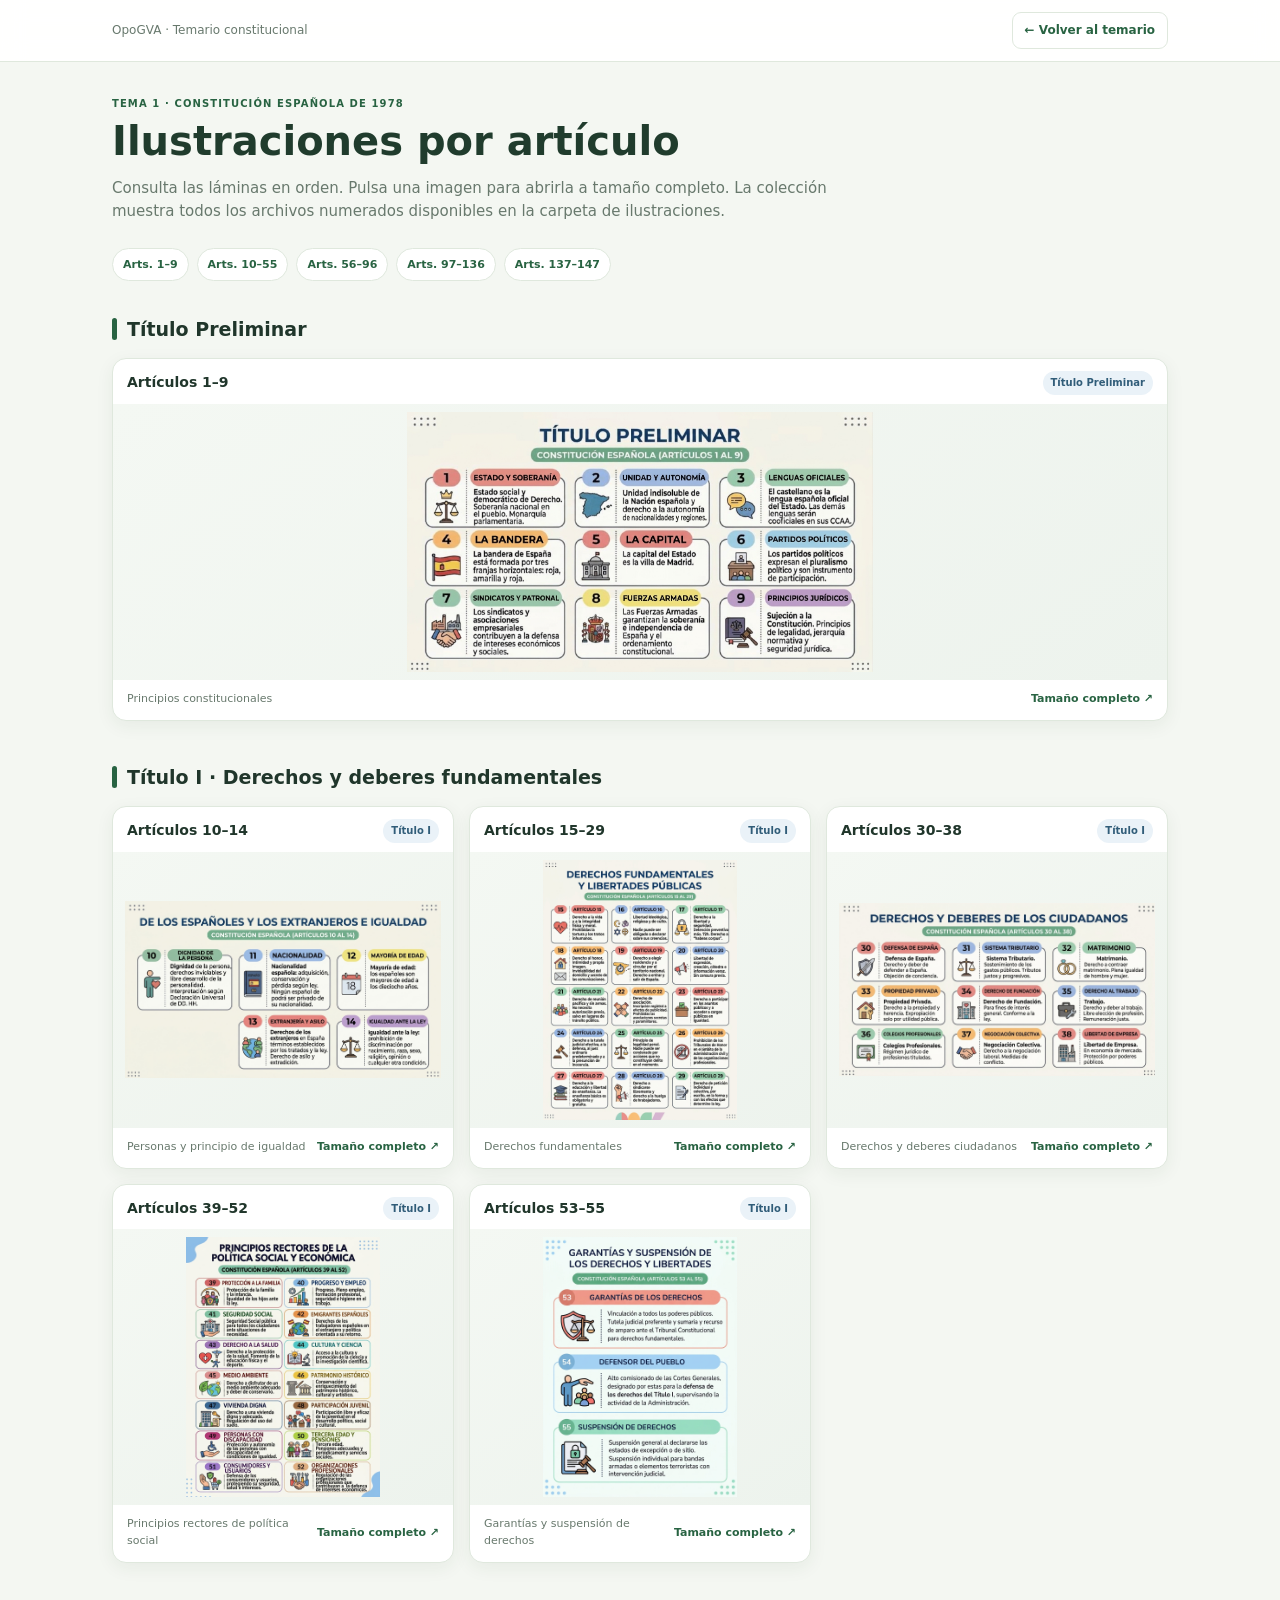
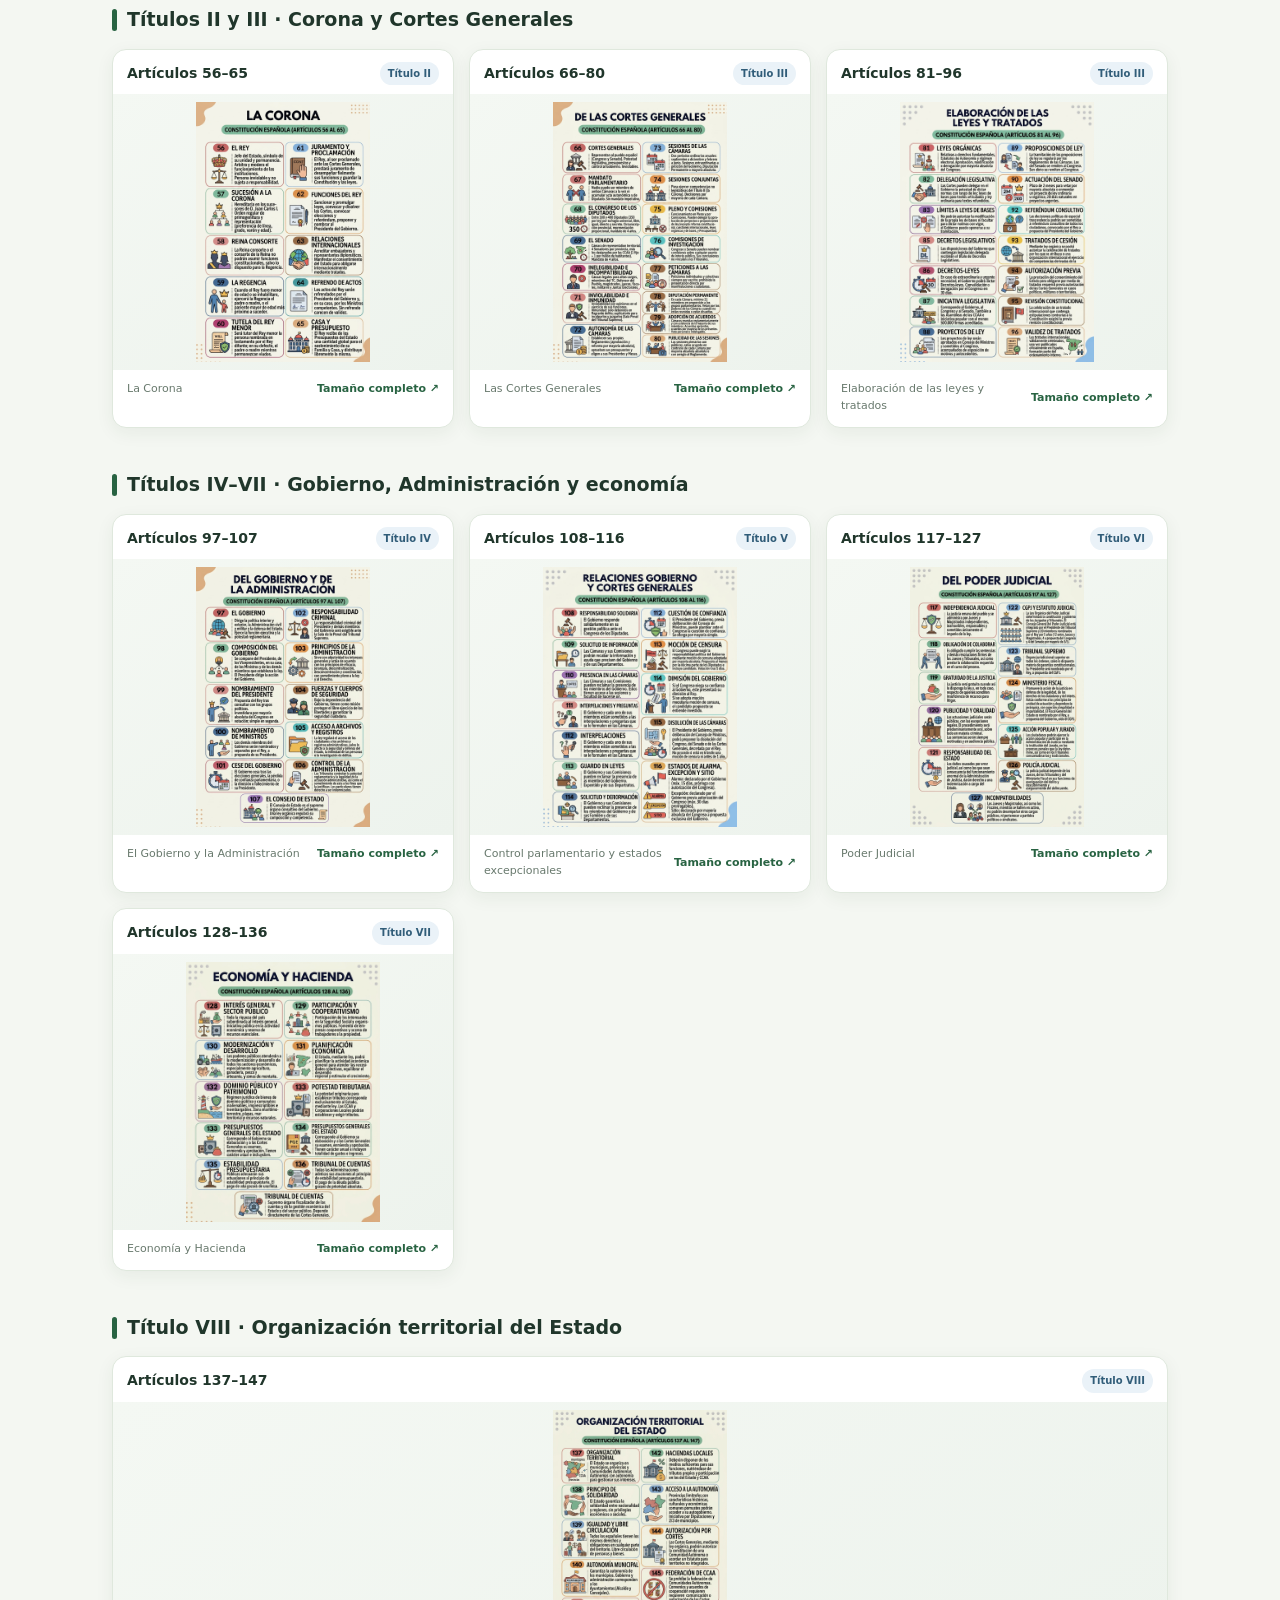
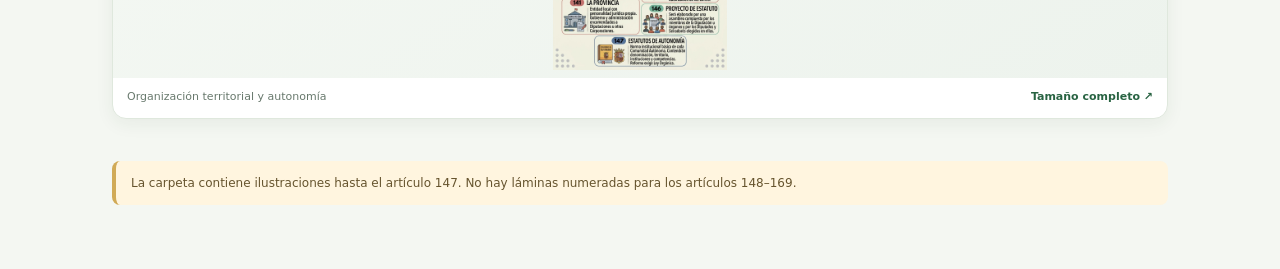
==== ilustraciones-constitucion.html @ 0ca028d8 "cambio ilustracion constitucion" ====
<!doctype html>
<html lang="es">
<head>
  <meta charset="utf-8">
  <meta name="viewport" content="width=device-width, initial-scale=1">
  <meta name="theme-color" content="#f4f7f2">
  <title>Ilustraciones de la Constitución · OpoGVA</title>
  <style>
    :root{color-scheme:light;--ink:#20362b;--muted:#68796d;--green:#286342;--line:#dfe8dd;--paper:#f4f7f2;--blue:#eaf2f8;--gold:#fff5df;--purple:#f3eef8}
    *{box-sizing:border-box}body{margin:0;background:var(--paper);color:var(--ink);font:15px/1.55 system-ui,-apple-system,"Segoe UI",sans-serif}
    .top{position:sticky;top:0;z-index:2;background:#ffffffed;border-bottom:1px solid var(--line);backdrop-filter:blur(12px)}
    .top-inner{max-width:1100px;margin:auto;padding:12px 22px;display:flex;align-items:center;justify-content:space-between;gap:14px}.brand{font-size:12px;color:var(--muted)}
    .back{display:inline-flex;align-items:center;gap:7px;border:1px solid var(--line);border-radius:9px;padding:8px 12px;background:#fff;color:var(--green);font-size:12px;font-weight:700;text-decoration:none}
    main{max-width:1100px;margin:34px auto 64px;padding:0 22px}.eyebrow{margin:0 0 7px;color:var(--green);font-size:10px;font-weight:800;letter-spacing:1.1px;text-transform:uppercase}
    h1{margin:0;color:#203c2d;font-size:clamp(27px,4vw,40px);line-height:1.15} .intro{max-width:720px;margin:13px 0 22px;color:var(--muted)}
    .range-nav{display:flex;flex-wrap:wrap;gap:8px;margin:24px 0 34px}.range-nav a{padding:7px 10px;border:1px solid var(--line);border-radius:999px;background:#fff;color:var(--green);font-size:11px;font-weight:700;text-decoration:none}
    .group{margin:34px 0 42px;scroll-margin-top:84px}.group h2{display:flex;align-items:center;gap:10px;margin:0 0 14px;font-size:19px}.group h2:before{content:"";width:5px;height:22px;border-radius:4px;background:var(--green)}
    .grid{display:grid;grid-template-columns:repeat(auto-fit,minmax(min(100%,310px),1fr));gap:15px}.card{overflow:hidden;border:1px solid var(--line);border-radius:14px;background:#fff;box-shadow:0 5px 18px #243c2710}
    .card-head{display:flex;align-items:center;justify-content:space-between;gap:10px;padding:12px 14px 9px}.card-head h3{margin:0;font-size:14px}.tag{padding:4px 8px;border-radius:999px;background:var(--blue);color:#315d79;font-size:10px;font-weight:800;white-space:nowrap}
    .preview{display:grid;place-items:center;min-height:180px;padding:8px 12px;background:linear-gradient(145deg,#f4f8f3,#edf3ed)}.preview img{display:block;width:100%;height:260px;object-fit:contain;object-position:center}
    .card-foot{display:flex;justify-content:space-between;align-items:center;gap:10px;padding:10px 14px 13px;color:var(--muted);font-size:11px}.open{color:var(--green);font-weight:750;text-decoration:none;white-space:nowrap}.open:hover,.range-nav a:hover{ text-decoration:underline}
    .note{padding:13px 15px;border-left:4px solid #d1aa56;border-radius:8px;background:var(--gold);color:#66542e;font-size:12px}
    @media(max-width:600px){.top-inner{padding:10px 13px}.brand{max-width:150px}main{margin:24px auto 42px;padding:0 13px}.preview img{height:230px}.group{margin:27px 0 34px}}
  </style>
</head>
<body>
  <header class="top"><div class="top-inner"><span class="brand">OpoGVA · Temario constitucional</span><a class="back" href="./index.html#tema-01">← Volver al temario</a></div></header>
  <main>
    <p class="eyebrow">Tema 1 · Constitución Española de 1978</p>
    <h1>Ilustraciones por artículo</h1>
    <p class="intro">Consulta las láminas en orden. Pulsa una imagen para abrirla a tamaño completo. La colección muestra todos los archivos numerados disponibles en la carpeta de ilustraciones.</p>
    <nav class="range-nav" aria-label="Ir a un bloque de artículos">
      <a href="#preliminar">Arts. 1–9</a><a href="#derechos">Arts. 10–55</a><a href="#cortes">Arts. 56–96</a><a href="#gobierno">Arts. 97–136</a><a href="#territorial">Arts. 137–147</a>
    </nav>

    <section class="group" id="preliminar"><h2>Título Preliminar</h2><div class="grid">
      <article class="card"><div class="card-head"><h3>Artículos 1–9</h3><span class="tag">Título Preliminar</span></div><a class="preview" href="OPOSICIONES/AUX ADM GVA/TEMARIO/ILUSTRACIONES/CONST/CONST_001_009.jpg" target="_blank" rel="noopener"><img src="OPOSICIONES/AUX ADM GVA/TEMARIO/ILUSTRACIONES/CONST/CONST_001_009.jpg" alt="Ilustración de la Constitución Española, artículos 1 a 9" loading="lazy"></a><div class="card-foot"><span>Principios constitucionales</span><a class="open" href="OPOSICIONES/AUX ADM GVA/TEMARIO/ILUSTRACIONES/CONST/CONST_001_009.jpg" target="_blank" rel="noopener">Tamaño completo ↗</a></div></article>
    </div></section>

    <section class="group" id="derechos"><h2>Título I · Derechos y deberes fundamentales</h2><div class="grid">
      <article class="card"><div class="card-head"><h3>Artículos 10–14</h3><span class="tag">Título I</span></div><a class="preview" href="OPOSICIONES/AUX ADM GVA/TEMARIO/ILUSTRACIONES/CONST/CONST_010_014.jpg" target="_blank" rel="noopener"><img src="OPOSICIONES/AUX ADM GVA/TEMARIO/ILUSTRACIONES/CONST/CONST_010_014.jpg" alt="Ilustración de la Constitución Española, artículos 10 a 14" loading="lazy"></a><div class="card-foot"><span>Personas y principio de igualdad</span><a class="open" href="OPOSICIONES/AUX ADM GVA/TEMARIO/ILUSTRACIONES/CONST/CONST_010_014.jpg" target="_blank" rel="noopener">Tamaño completo ↗</a></div></article>
      <article class="card"><div class="card-head"><h3>Artículos 15–29</h3><span class="tag">Título I</span></div><a class="preview" href="OPOSICIONES/AUX ADM GVA/TEMARIO/ILUSTRACIONES/CONST/CONST_015_029.jpg" target="_blank" rel="noopener"><img src="OPOSICIONES/AUX ADM GVA/TEMARIO/ILUSTRACIONES/CONST/CONST_015_029.jpg" alt="Ilustración de la Constitución Española, artículos 15 a 29" loading="lazy"></a><div class="card-foot"><span>Derechos fundamentales</span><a class="open" href="OPOSICIONES/AUX ADM GVA/TEMARIO/ILUSTRACIONES/CONST/CONST_015_029.jpg" target="_blank" rel="noopener">Tamaño completo ↗</a></div></article>
      <article class="card"><div class="card-head"><h3>Artículos 30–38</h3><span class="tag">Título I</span></div><a class="preview" href="OPOSICIONES/AUX ADM GVA/TEMARIO/ILUSTRACIONES/CONST/CONST_030_038.jpg" target="_blank" rel="noopener"><img src="OPOSICIONES/AUX ADM GVA/TEMARIO/ILUSTRACIONES/CONST/CONST_030_038.jpg" alt="Ilustración de la Constitución Española, artículos 30 a 38" loading="lazy"></a><div class="card-foot"><span>Derechos y deberes ciudadanos</span><a class="open" href="OPOSICIONES/AUX ADM GVA/TEMARIO/ILUSTRACIONES/CONST/CONST_030_038.jpg" target="_blank" rel="noopener">Tamaño completo ↗</a></div></article>
      <article class="card"><div class="card-head"><h3>Artículos 39–52</h3><span class="tag">Título I</span></div><a class="preview" href="OPOSICIONES/AUX ADM GVA/TEMARIO/ILUSTRACIONES/CONST/CONST_039_052.jpg" target="_blank" rel="noopener"><img src="OPOSICIONES/AUX ADM GVA/TEMARIO/ILUSTRACIONES/CONST/CONST_039_052.jpg" alt="Ilustración de la Constitución Española, artículos 39 a 52" loading="lazy"></a><div class="card-foot"><span>Principios rectores de política social</span><a class="open" href="OPOSICIONES/AUX ADM GVA/TEMARIO/ILUSTRACIONES/CONST/CONST_039_052.jpg" target="_blank" rel="noopener">Tamaño completo ↗</a></div></article>
      <article class="card"><div class="card-head"><h3>Artículos 53–55</h3><span class="tag">Título I</span></div><a class="preview" href="OPOSICIONES/AUX ADM GVA/TEMARIO/ILUSTRACIONES/CONST/CONST_053_055.jpg" target="_blank" rel="noopener"><img src="OPOSICIONES/AUX ADM GVA/TEMARIO/ILUSTRACIONES/CONST/CONST_053_055.jpg" alt="Ilustración de la Constitución Española, artículos 53 a 55" loading="lazy"></a><div class="card-foot"><span>Garantías y suspensión de derechos</span><a class="open" href="OPOSICIONES/AUX ADM GVA/TEMARIO/ILUSTRACIONES/CONST/CONST_053_055.jpg" target="_blank" rel="noopener">Tamaño completo ↗</a></div></article>
    </div></section>

    <section class="group" id="cortes"><h2>Títulos II y III · Corona y Cortes Generales</h2><div class="grid">
      <article class="card"><div class="card-head"><h3>Artículos 56–65</h3><span class="tag">Título II</span></div><a class="preview" href="OPOSICIONES/AUX ADM GVA/TEMARIO/ILUSTRACIONES/CONST/CONST_056_065.jpg" target="_blank" rel="noopener"><img src="OPOSICIONES/AUX ADM GVA/TEMARIO/ILUSTRACIONES/CONST/CONST_056_065.jpg" alt="Ilustración de la Constitución Española, artículos 56 a 65" loading="lazy"></a><div class="card-foot"><span>La Corona</span><a class="open" href="OPOSICIONES/AUX ADM GVA/TEMARIO/ILUSTRACIONES/CONST/CONST_056_065.jpg" target="_blank" rel="noopener">Tamaño completo ↗</a></div></article>
      <article class="card"><div class="card-head"><h3>Artículos 66–80</h3><span class="tag">Título III</span></div><a class="preview" href="OPOSICIONES/AUX ADM GVA/TEMARIO/ILUSTRACIONES/CONST/CONST_066_080.jpg" target="_blank" rel="noopener"><img src="OPOSICIONES/AUX ADM GVA/TEMARIO/ILUSTRACIONES/CONST/CONST_066_080.jpg" alt="Ilustración de la Constitución Española, artículos 66 a 80" loading="lazy"></a><div class="card-foot"><span>Las Cortes Generales</span><a class="open" href="OPOSICIONES/AUX ADM GVA/TEMARIO/ILUSTRACIONES/CONST/CONST_066_080.jpg" target="_blank" rel="noopener">Tamaño completo ↗</a></div></article>
      <article class="card"><div class="card-head"><h3>Artículos 81–96</h3><span class="tag">Título III</span></div><a class="preview" href="OPOSICIONES/AUX ADM GVA/TEMARIO/ILUSTRACIONES/CONST/CONST_081_096.jpg" target="_blank" rel="noopener"><img src="OPOSICIONES/AUX ADM GVA/TEMARIO/ILUSTRACIONES/CONST/CONST_081_096.jpg" alt="Ilustración de la Constitución Española, artículos 81 a 96" loading="lazy"></a><div class="card-foot"><span>Elaboración de las leyes y tratados</span><a class="open" href="OPOSICIONES/AUX ADM GVA/TEMARIO/ILUSTRACIONES/CONST/CONST_081_096.jpg" target="_blank" rel="noopener">Tamaño completo ↗</a></div></article>
    </div></section>

    <section class="group" id="gobierno"><h2>Títulos IV–VII · Gobierno, Administración y economía</h2><div class="grid">
      <article class="card"><div class="card-head"><h3>Artículos 97–107</h3><span class="tag">Título IV</span></div><a class="preview" href="OPOSICIONES/AUX ADM GVA/TEMARIO/ILUSTRACIONES/CONST/CONST_097_107.jpg" target="_blank" rel="noopener"><img src="OPOSICIONES/AUX ADM GVA/TEMARIO/ILUSTRACIONES/CONST/CONST_097_107.jpg" alt="Ilustración de la Constitución Española, artículos 97 a 107" loading="lazy"></a><div class="card-foot"><span>El Gobierno y la Administración</span><a class="open" href="OPOSICIONES/AUX ADM GVA/TEMARIO/ILUSTRACIONES/CONST/CONST_097_107.jpg" target="_blank" rel="noopener">Tamaño completo ↗</a></div></article>
      <article class="card"><div class="card-head"><h3>Artículos 108–116</h3><span class="tag">Título V</span></div><a class="preview" href="OPOSICIONES/AUX ADM GVA/TEMARIO/ILUSTRACIONES/CONST/CONST_108_116.jpg" target="_blank" rel="noopener"><img src="OPOSICIONES/AUX ADM GVA/TEMARIO/ILUSTRACIONES/CONST/CONST_108_116.jpg" alt="Ilustración de la Constitución Española, artículos 108 a 116" loading="lazy"></a><div class="card-foot"><span>Control parlamentario y estados excepcionales</span><a class="open" href="OPOSICIONES/AUX ADM GVA/TEMARIO/ILUSTRACIONES/CONST/CONST_108_116.jpg" target="_blank" rel="noopener">Tamaño completo ↗</a></div></article>
      <article class="card"><div class="card-head"><h3>Artículos 117–127</h3><span class="tag">Título VI</span></div><a class="preview" href="OPOSICIONES/AUX ADM GVA/TEMARIO/ILUSTRACIONES/CONST/CONST_117_127.jpg" target="_blank" rel="noopener"><img src="OPOSICIONES/AUX ADM GVA/TEMARIO/ILUSTRACIONES/CONST/CONST_117_127.jpg" alt="Ilustración de la Constitución Española, artículos 117 a 127" loading="lazy"></a><div class="card-foot"><span>Poder Judicial</span><a class="open" href="OPOSICIONES/AUX ADM GVA/TEMARIO/ILUSTRACIONES/CONST/CONST_117_127.jpg" target="_blank" rel="noopener">Tamaño completo ↗</a></div></article>
      <article class="card"><div class="card-head"><h3>Artículos 128–136</h3><span class="tag">Título VII</span></div><a class="preview" href="OPOSICIONES/AUX ADM GVA/TEMARIO/ILUSTRACIONES/CONST/CONST_128_136.jpg" target="_blank" rel="noopener"><img src="OPOSICIONES/AUX ADM GVA/TEMARIO/ILUSTRACIONES/CONST/CONST_128_136.jpg" alt="Ilustración de la Constitución Española, artículos 128 a 136" loading="lazy"></a><div class="card-foot"><span>Economía y Hacienda</span><a class="open" href="OPOSICIONES/AUX ADM GVA/TEMARIO/ILUSTRACIONES/CONST/CONST_128_136.jpg" target="_blank" rel="noopener">Tamaño completo ↗</a></div></article>
    </div></section>

    <section class="group" id="territorial"><h2>Título VIII · Organización territorial del Estado</h2><div class="grid">
      <article class="card"><div class="card-head"><h3>Artículos 137–147</h3><span class="tag">Título VIII</span></div><a class="preview" href="OPOSICIONES/AUX ADM GVA/TEMARIO/ILUSTRACIONES/CONST/CONST_137_147.jpg" target="_blank" rel="noopener"><img src="OPOSICIONES/AUX ADM GVA/TEMARIO/ILUSTRACIONES/CONST/CONST_137_147.jpg" alt="Ilustración de la Constitución Española, artículos 137 a 147" loading="lazy"></a><div class="card-foot"><span>Organización territorial y autonomía</span><a class="open" href="OPOSICIONES/AUX ADM GVA/TEMARIO/ILUSTRACIONES/CONST/CONST_137_147.jpg" target="_blank" rel="noopener">Tamaño completo ↗</a></div></article>
    </div></section>

    <p class="note">La carpeta contiene ilustraciones hasta el artículo 147. No hay láminas numeradas para los artículos 148–169.</p>
  </main>
</body>
</html>
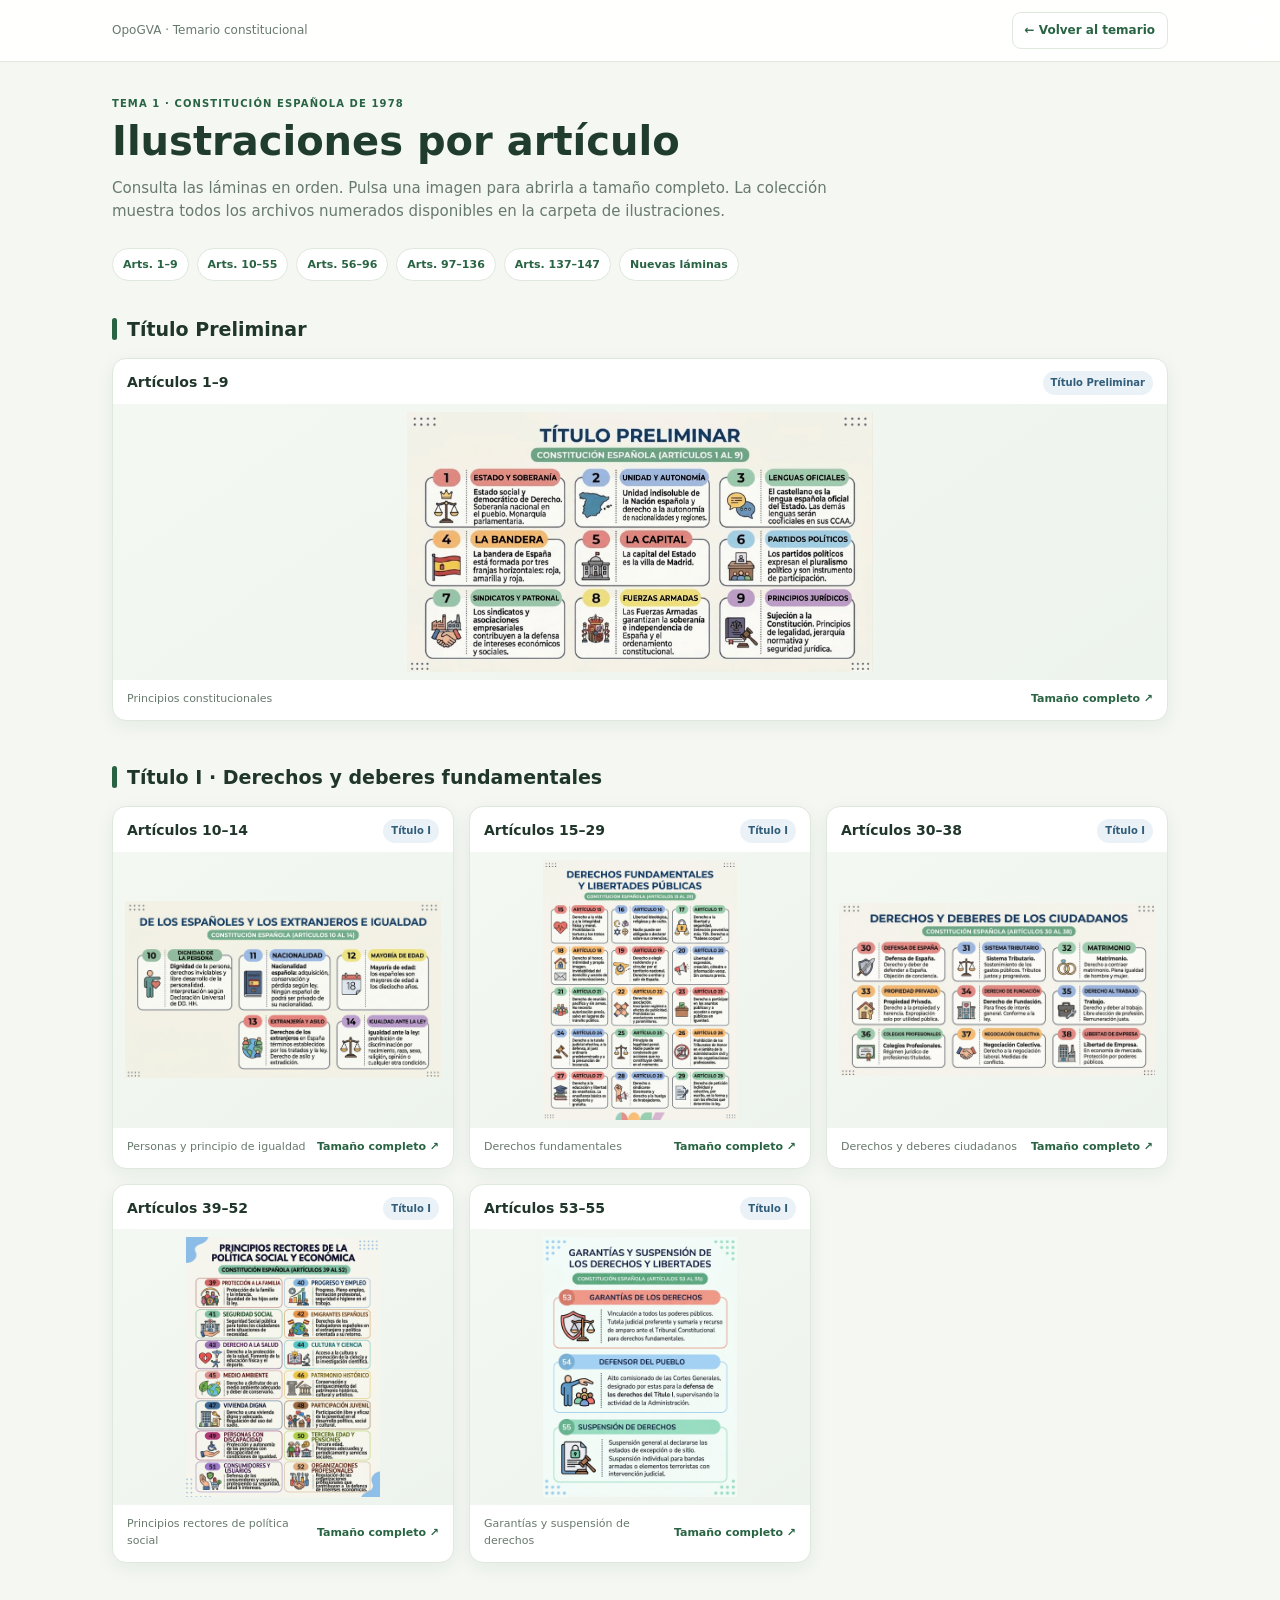
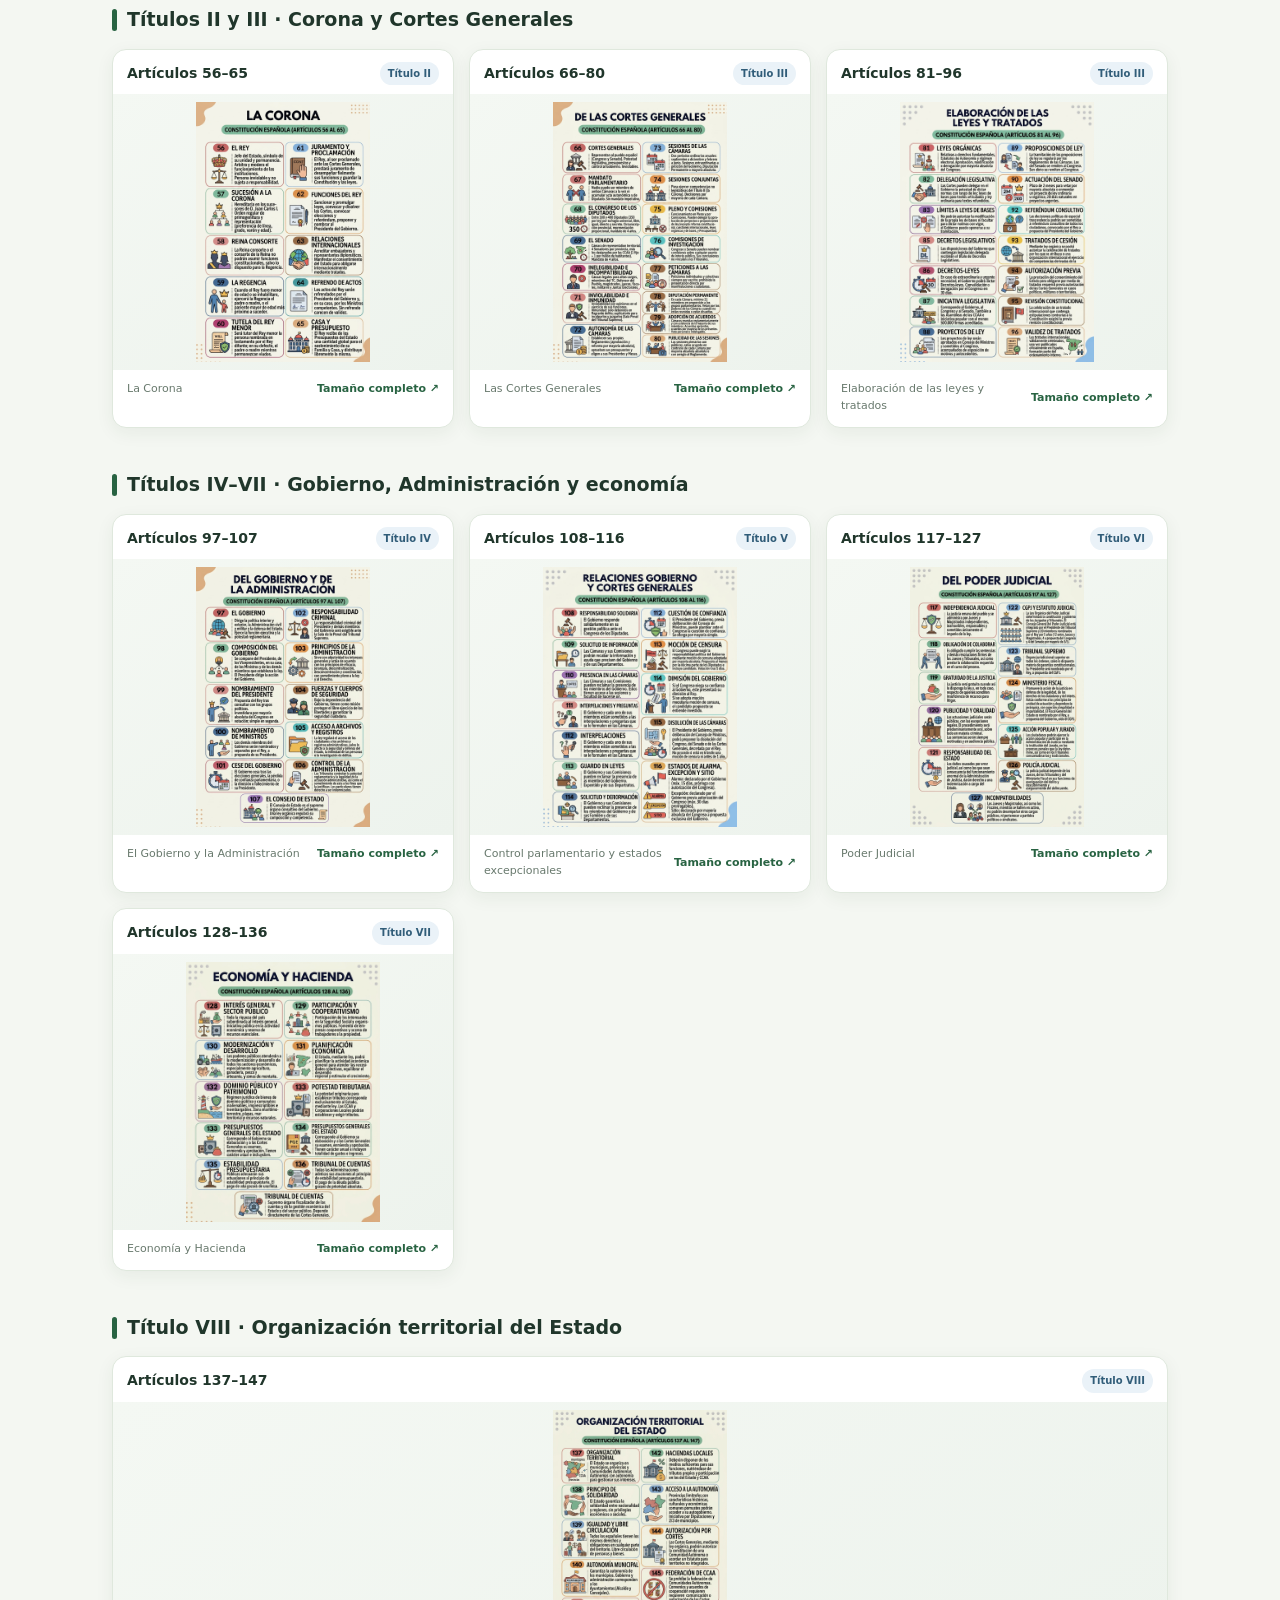
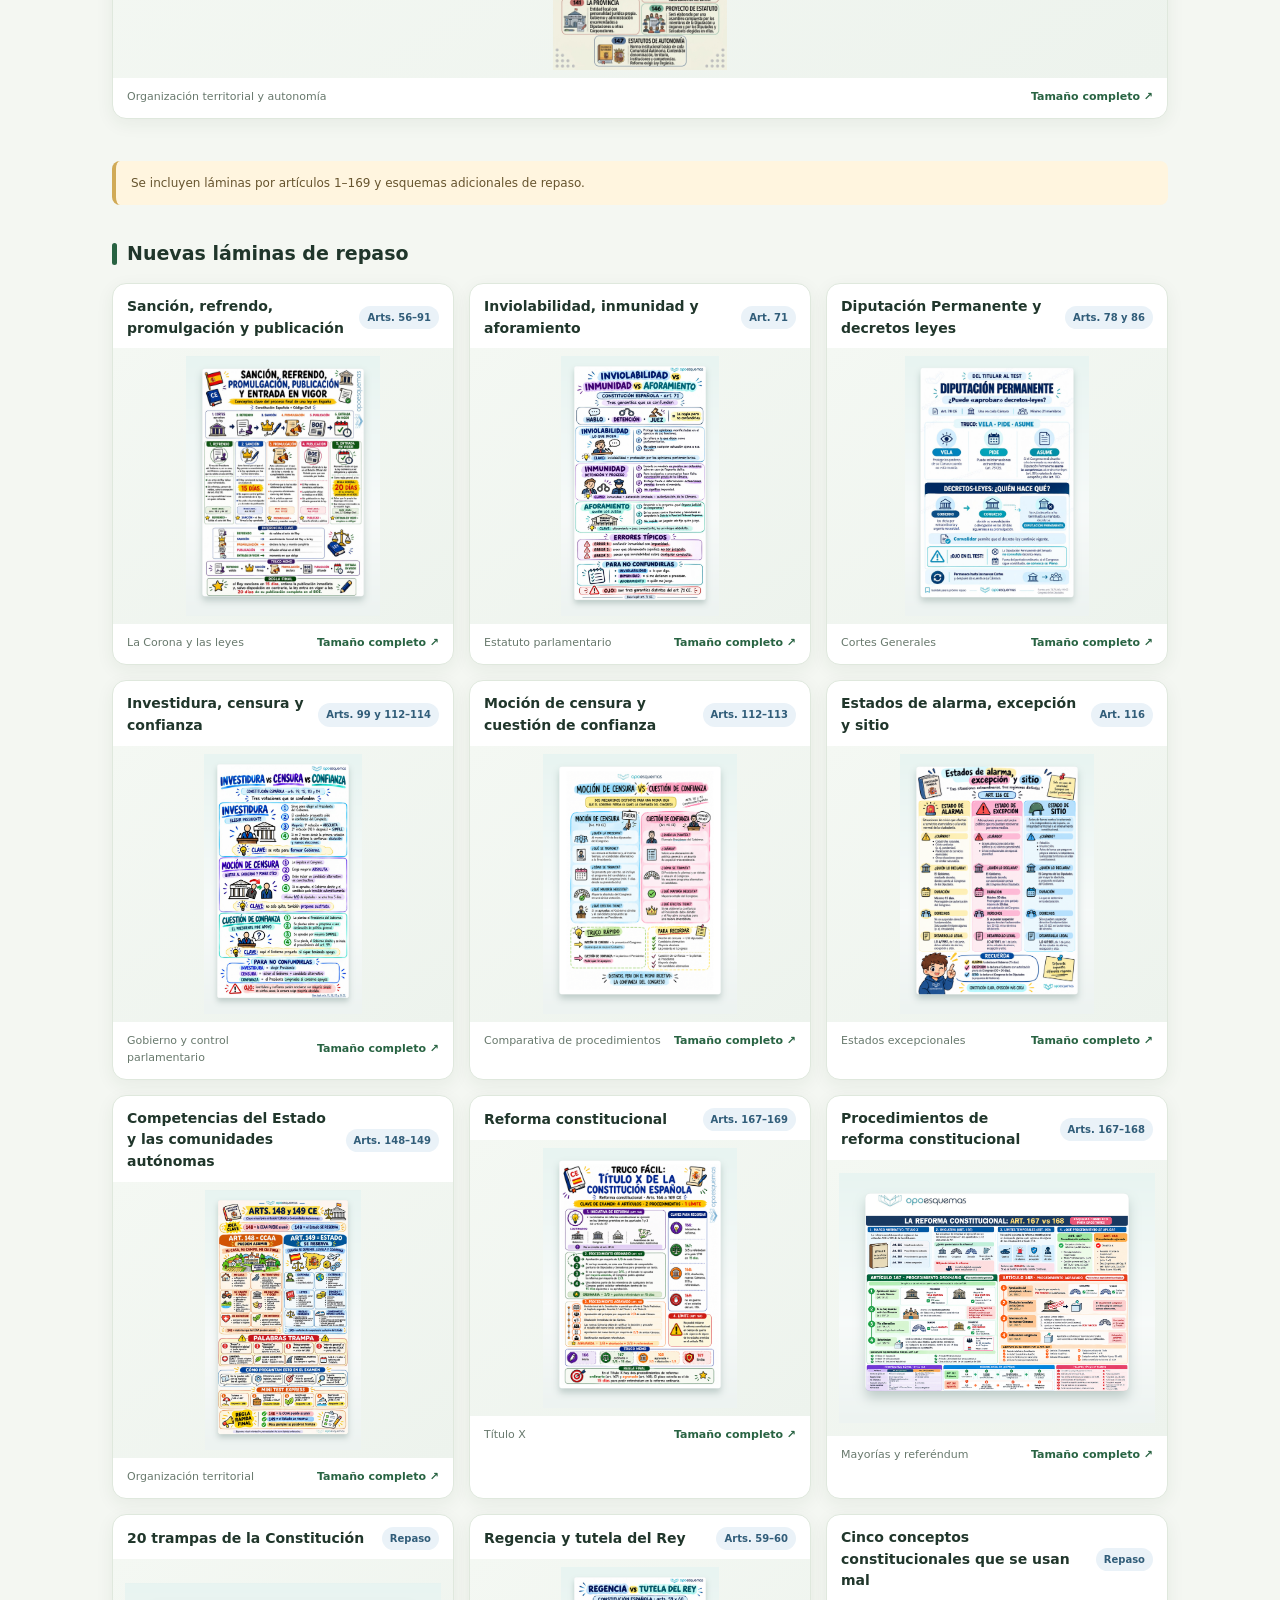
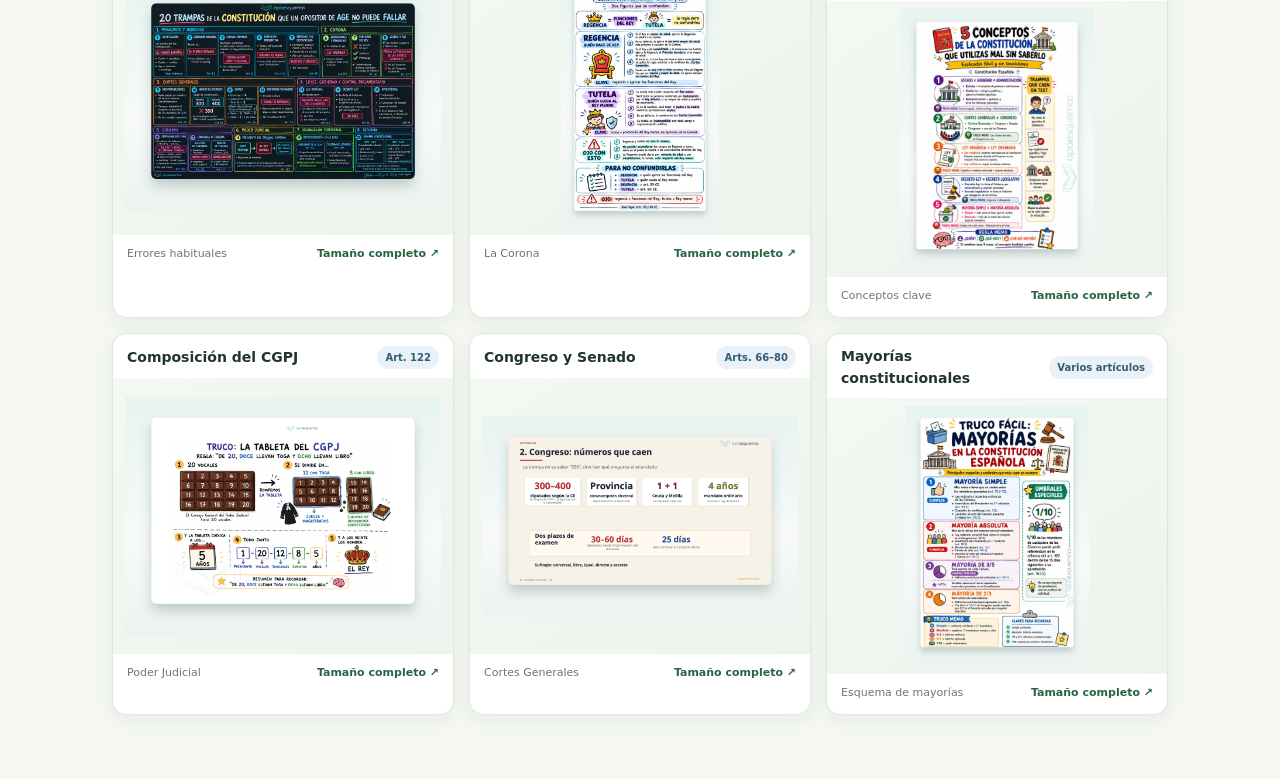
==== commit c1d92da6: "ultimos cambios ilustracion constitucion" ====
--- a/ilustraciones-constitucion.html
+++ b/ilustraciones-constitucion.html
@@ -64,5 +64,38 @@
 
     <p class="note">La carpeta contiene ilustraciones hasta el artículo 147. No hay láminas numeradas para los artículos 148–169.</p>
   </main>
+  <script>
+    const newIllustrations = [
+      ["CONST_056_091_SANCION_REFRENDO_PROMULGACION_PUBLICACION_ENTRADA_VIGOR.png", "Sanci&oacute;n, refrendo, promulgaci&oacute;n y publicaci&oacute;n", "Arts. 56&ndash;91", "La Corona y las leyes"],
+      ["CONST_071_inviolabilidad-inmunidad-aforamiento.png", "Inviolabilidad, inmunidad y aforamiento", "Art. 71", "Estatuto parlamentario"],
+      ["CONST_078_diputacion-permanente-decretos-leyes.png", "Diputaci&oacute;n Permanente y decretos leyes", "Arts. 78 y 86", "Cortes Generales"],
+      ["CONST_099_112_113_114_INVESTIDURA_MOCION_CENSURA_CONFIANZA.png", "Investidura, censura y confianza", "Arts. 99 y 112&ndash;114", "Gobierno y control parlamentario"],
+      ["CONST_112_113_MOCION_CENSURA_VS_CUESTION_CONFIANZA.png", "Moci&oacute;n de censura y cuesti&oacute;n de confianza", "Arts. 112&ndash;113", "Comparativa de procedimientos"],
+      ["CONST_116_ESTADOS_ALARMA_EXCEPCION_SITIO.png", "Estados de alarma, excepci&oacute;n y sitio", "Art. 116", "Estados excepcionales"],
+      ["CONST_148_149_COMPETENCIAS_ESTADO_CCAA.png", "Competencias del Estado y las comunidades aut&oacute;nomas", "Arts. 148&ndash;149", "Organizaci&oacute;n territorial"],
+      ["CONST_167_168_169_REFORMA_CONSTITUCIONAL_TITULO_X.png", "Reforma constitucional", "Arts. 167&ndash;169", "T&iacute;tulo X"],
+      ["CONST_167_168_REFORMA_CONSTITUCIONAL.png", "Procedimientos de reforma constitucional", "Arts. 167&ndash;168", "Mayor&iacute;as y refer&eacute;ndum"],
+      ["CONST_20_TRAMPAS_CONSITUCION.png", "20 trampas de la Constituci&oacute;n", "Repaso", "Errores habituales"],
+      ["CONST_59_60_REGENCIA_TUTELA_REY.png", "Regencia y tutela del Rey", "Arts. 59&ndash;60", "La Corona"],
+      ["CONST_5_CONCEPTOS_CONSTITUCION_QUE_USAS_MAL.png", "Cinco conceptos constitucionales que se usan mal", "Repaso", "Conceptos clave"],
+      ["CONST_COMPOSICION_CGPJ.png", "Composici&oacute;n del CGPJ", "Art. 122", "Poder Judicial"],
+      ["CONST_CONGRESO_VS_SENADO.png", "Congreso y Senado", "Arts. 66&ndash;80", "Cortes Generales"],
+      ["CONST_MAYORIAS_CONSTITUCIONALES.png", "Mayor&iacute;as constitucionales", "Varios art&iacute;culos", "Esquema de mayor&iacute;as"]
+    ];
+    const section = document.createElement("section");
+    section.className = "group";
+    section.id = "nuevas";
+    section.innerHTML = '<h2>Nuevas l&aacute;minas de repaso</h2><div class="grid"></div>';
+    const grid = section.querySelector(".grid");
+    grid.innerHTML = newIllustrations.map(([file, title, tag, detail]) => {
+      const url = `OPOSICIONES/IMAGENES/CONSTITUCION/${file}`;
+      return `<article class="card"><div class="card-head"><h3>${title}</h3><span class="tag">${tag}</span></div><a class="preview" href="${url}" target="_blank" rel="noopener"><img src="${url}" alt="${title}" loading="lazy"></a><div class="card-foot"><span>${detail}</span><a class="open" href="${url}" target="_blank" rel="noopener">Tama&ntilde;o completo &#8599;</a></div></article>`;
+    }).join("");
+    document.querySelector("main").append(section);
+    const note = document.querySelector(".note");
+    if (note) note.textContent = "Se incluyen láminas por artículos 1–169 y esquemas adicionales de repaso.";
+    const nav = document.querySelector(".range-nav");
+    if (nav) nav.insertAdjacentHTML("beforeend", '<a href="#nuevas">Nuevas l&aacute;minas</a>');
+  </script>
 </body>
 </html>
